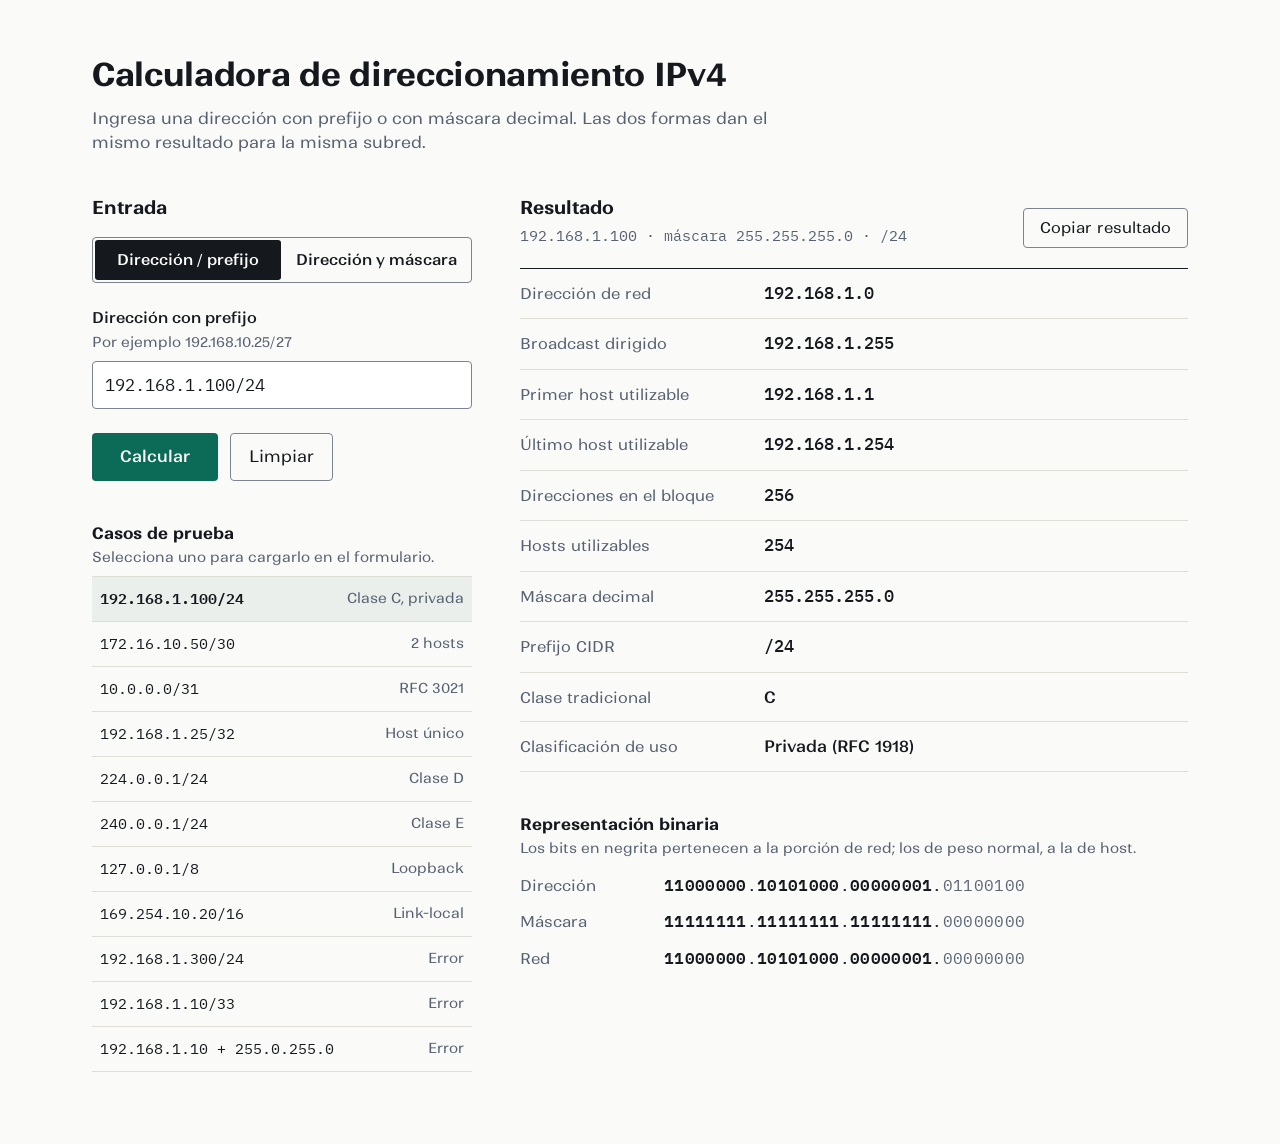
==== app/index.html @ 470ebc17 "Primera carga" ====
<!doctype html>
<html lang="es">
<head>
<meta charset="utf-8">
<meta name="viewport" content="width=device-width, initial-scale=1">
<title>Calculadora IPv4</title>
<link rel="stylesheet" href="css/styles.css">
</head>
<body>
<div class="page">
<main class="main">
<h1>Calculadora de direccionamiento IPv4</h1>
<p class="lede">Ingresa una dirección con prefijo o con máscara decimal. Las dos formas dan el mismo resultado para la misma subred.</p>
<div class="layout">
<section class="entry" aria-labelledby="h-entrada">
<h2 class="section-title" id="h-entrada">Entrada</h2>
<div class="seg" role="group" aria-label="Formato de entrada">
<button type="button" aria-pressed="true">Dirección / prefijo</button>
<button type="button" aria-pressed="false">Dirección y máscara</button>
</div>
<div class="field">
<label for="in-addr">Dirección con prefijo</label>
<div class="hint" id="hint-addr">Por ejemplo 192.168.10.25/27</div>
<input id="in-addr" type="text" value="192.168.1.100/24" autocomplete="off" spellcheck="false" aria-describedby="hint-addr">
</div>
<div class="actions">
<button type="button" class="btn-primary">Calcular</button>
<button type="button" class="btn-secondary">Limpiar</button>
</div>
<h3 class="sub">Casos de prueba</h3>
<p class="sub-hint">Selecciona uno para cargarlo en el formulario.</p>
<ul class="cases">
<li><button type="button" aria-current="true"><span class="case-value">192.168.1.100/24</span><span class="case-tag">Clase C, privada</span></button></li>
<li><button type="button"><span class="case-value">172.16.10.50/30</span><span class="case-tag">2 hosts</span></button></li>
<li><button type="button"><span class="case-value">10.0.0.0/31</span><span class="case-tag">RFC 3021</span></button></li>
<li><button type="button"><span class="case-value">192.168.1.25/32</span><span class="case-tag">Host único</span></button></li>
<li><button type="button"><span class="case-value">224.0.0.1/24</span><span class="case-tag">Clase D</span></button></li>
<li><button type="button"><span class="case-value">240.0.0.1/24</span><span class="case-tag">Clase E</span></button></li>
<li><button type="button"><span class="case-value">127.0.0.1/8</span><span class="case-tag">Loopback</span></button></li>
<li><button type="button"><span class="case-value">169.254.10.20/16</span><span class="case-tag">Link-local</span></button></li>
<li><button type="button"><span class="case-value">192.168.1.300/24</span><span class="case-tag">Error</span></button></li>
<li><button type="button"><span class="case-value">192.168.1.10/33</span><span class="case-tag">Error</span></button></li>
<li><button type="button"><span class="case-value">192.168.1.10 + 255.0.255.0</span><span class="case-tag">Error</span></button></li>
</ul>
</section>
<section class="result" aria-labelledby="h-resultado">
<div class="result-head">
<div>
<h2 class="section-title" id="h-resultado">Resultado</h2>
<p class="interpreted">192.168.1.100 · máscara 255.255.255.0 · /24</p>
</div>
<button type="button" class="btn-copy">Copiar resultado</button>
</div>
<dl class="results">
<div class="row">
<dt>Dirección de red</dt>
<dd class="mono">192.168.1.0</dd>
</div>
<div class="row">
<dt>Broadcast dirigido</dt>
<dd class="mono">192.168.1.255</dd>
</div>
<div class="row">
<dt>Primer host utilizable</dt>
<dd class="mono">192.168.1.1</dd>
</div>
<div class="row">
<dt>Último host utilizable</dt>
<dd class="mono">192.168.1.254</dd>
</div>
<div class="row">
<dt>Direcciones en el bloque</dt>
<dd class="mono">256</dd>
</div>
<div class="row">
<dt>Hosts utilizables</dt>
<dd class="mono">254</dd>
</div>
<div class="row">
<dt>Máscara decimal</dt>
<dd class="mono">255.255.255.0</dd>
</div>
<div class="row">
<dt>Prefijo CIDR</dt>
<dd class="mono">/24</dd>
</div>
<div class="row">
<dt>Clase tradicional</dt>
<dd>C</dd>
</div>
<div class="row">
<dt>Clasificación de uso</dt>
<dd>Privada (RFC 1918)</dd>
</div>
</dl>
<h3 class="bits-title">Representación binaria</h3>
<p class="bits-hint">Los bits en negrita pertenecen a la porción de red; los de peso normal, a la de host.</p>
<div class="bits-row">
<div class="bits-label">Dirección</div>
<div class="bits-value"><span class="octet"><span class="net">11000000</span>.</span><span class="octet"><span class="net">10101000</span>.</span><span class="octet"><span class="net">00000001</span>.</span><span class="octet"><span class="host">01100100</span></span></div>
</div>
<div class="bits-row">
<div class="bits-label">Máscara</div>
<div class="bits-value"><span class="octet"><span class="net">11111111</span>.</span><span class="octet"><span class="net">11111111</span>.</span><span class="octet"><span class="net">11111111</span>.</span><span class="octet"><span class="host">00000000</span></span></div>
</div>
<div class="bits-row">
<div class="bits-label">Red</div>
<div class="bits-value"><span class="octet"><span class="net">11000000</span>.</span><span class="octet"><span class="net">10101000</span>.</span><span class="octet"><span class="net">00000001</span>.</span><span class="octet"><span class="host">00000000</span></span></div>
</div>
</section>
</div>
</main>
</div>
</body>
</html>
---- app/css/styles.css ----
/* Calculadora IPv4 — hoja de estilos de referencia.
   Todas las medidas, colores y tamaños vienen del lienzo de diseño (ver ../design-spec.md).
   Las fuentes se cargan desde ../fuentes/. */

@font-face{font-family:"Ranade";font-weight:400;font-style:normal;font-display:swap;src:url("../fuentes/Ranade-Regular.otf") format("opentype")}
@font-face{font-family:"Ranade";font-weight:500;font-style:normal;font-display:swap;src:url("../fuentes/Ranade-Medium.otf") format("opentype")}
@font-face{font-family:"Ranade";font-weight:700;font-style:normal;font-display:swap;src:url("../fuentes/Ranade-Bold.otf") format("opentype")}
@font-face{font-family:"IBM Plex Mono";font-weight:400;font-style:normal;font-display:swap;src:url("../fuentes/ibm-plex-mono-latin-400-normal.woff2") format("woff2")}
@font-face{font-family:"IBM Plex Mono";font-weight:500;font-style:normal;font-display:swap;src:url("../fuentes/ibm-plex-mono-latin-500-normal.woff2") format("woff2")}
@font-face{font-family:"IBM Plex Mono";font-weight:600;font-style:normal;font-display:swap;src:url("../fuentes/ibm-plex-mono-latin-600-normal.woff2") format("woff2")}

:root{
  --ink:#15191E;
  --muted:#566070;
  --dim:#5C6573;
  --paper:#FAFAF8;
  --white:#FFFFFF;
  --rule:#DEDED7;
  --control:#7C8490;
  --placeholder:#6B7380;
  --accent:#0B6B57;
  --accent-hover:#074A3C;
  --error:#A4261C;
  --note-bg:#EDF3F0;
  --note-border:#9DB5AC;
  --current:#EAEFEC;
  --sans:"Ranade","IBM Plex Sans",system-ui,sans-serif;
  --mono:"IBM Plex Mono",ui-monospace,monospace;
}

body{margin:0}
a{color:var(--accent)}
a:hover{color:var(--accent-hover)}
:focus-visible{outline:2px solid var(--accent);outline-offset:2px}
input::placeholder{color:var(--placeholder)}

.page{background:var(--paper);color:var(--ink);font-family:var(--sans);font-size:16px;line-height:1.5}
.main{box-sizing:border-box;max-width:1160px;margin:0 auto;padding:56px 32px 72px}

h1{margin:0;font-size:32px;line-height:1.2;font-weight:600;letter-spacing:-0.01em}
.lede{margin:12px 0 0;max-width:62ch;color:var(--muted)}

/* Dos columnas: entrada a la izquierda, resultado a la derecha. Se apilan al ir estrechando la pantalla. */
.layout{display:flex;flex-wrap:wrap;align-items:flex-start;gap:48px;margin-top:40px}
.entry{flex:1 1 380px;max-width:440px;min-width:0}
.result{flex:999 1 520px;min-width:0}

.section-title{margin:0 0 16px;font-size:18px;font-weight:600}
.result .section-title{margin:0}

/* Selector de formato */
.seg{display:flex;gap:2px;padding:2px;border:1px solid var(--control);border-radius:4px}
.seg button{flex:1;min-height:40px;border:0;border-radius:3px;background:transparent;color:var(--ink);font-family:inherit;font-size:15px;font-weight:500;cursor:pointer}
.seg button[aria-pressed="true"]{background:var(--ink);color:var(--white)}

/* Campos */
.field{margin-top:24px}
.field + .field{margin-top:20px}
.field label{display:block;font-size:15px;font-weight:500}
.hint{margin-top:2px;font-size:14px;color:var(--muted)}
.field input{box-sizing:border-box;width:100%;height:48px;margin-top:8px;padding:0 12px;border:1px solid var(--control);border-radius:4px;background:var(--white);color:var(--ink);font-family:var(--mono);font-size:17px}
.field input[aria-invalid="true"]{padding:0 11px;border:2px solid var(--error)}
.error-msg{display:flex;align-items:flex-start;gap:8px;margin-top:6px;font-size:15px;font-weight:500;color:var(--error)}
.error-msg svg{flex:0 0 auto;margin-top:3px}

/* Botones */
.actions{display:flex;gap:12px;margin-top:24px}
.btn-primary{min-height:48px;padding:0 28px;border:0;border-radius:4px;background:var(--accent);color:var(--white);font-family:inherit;font-size:16px;font-weight:500;cursor:pointer}
.btn-primary:hover{background:var(--accent-hover)} /* hover no diseñado: sugerencia */
.btn-secondary{min-height:48px;padding:0 18px;border:1px solid var(--control);border-radius:4px;background:transparent;color:var(--ink);font-family:inherit;font-size:16px;cursor:pointer}

/* Lista de casos de prueba */
.sub{margin:40px 0 2px;font-size:16px;font-weight:600}
.sub-hint{margin:0 0 8px;font-size:14px;color:var(--muted)}
.cases{list-style:none;margin:0;padding:0;border-top:1px solid var(--rule)}
.cases li{border-bottom:1px solid var(--rule)}
.cases button{display:flex;align-items:center;justify-content:space-between;gap:16px;box-sizing:border-box;width:100%;min-height:44px;padding:0 8px;border:0;background:transparent;color:var(--ink);text-align:left;font-family:inherit;cursor:pointer}
.cases button[aria-current="true"]{background:var(--current)}
.case-value{font-family:var(--mono);font-size:15px;font-weight:400}
.cases button[aria-current="true"] .case-value{font-weight:600}
.case-tag{font-size:14px;color:var(--muted)}

/* Resultado */
.result-head{display:flex;flex-wrap:wrap;align-items:flex-end;justify-content:space-between;gap:12px 24px}
.interpreted{margin:4px 0 0;font-family:var(--mono);font-size:15px;color:var(--muted)}
.btn-copy{min-height:40px;padding:0 16px;border:1px solid var(--control);border-radius:4px;background:transparent;color:var(--ink);font-family:inherit;font-size:15px;cursor:pointer}

.note{margin-top:20px;padding:14px 16px;border:1px solid var(--note-border);border-radius:4px;background:var(--note-bg);font-size:15px}
.note strong{font-weight:600}

.results{margin:20px 0 0;padding:0;border-top:1px solid var(--ink)}
.results .row{display:flex;flex-wrap:wrap;align-items:baseline;gap:2px 24px;padding:12px 0;border-bottom:1px solid var(--rule)}
.results dt{flex:0 1 220px;margin:0;font-size:15px;color:var(--muted)}
.results dd{flex:1 1 200px;margin:0;font-family:var(--sans);font-size:16px;font-weight:500;color:var(--ink);font-variant-numeric:tabular-nums}
.results dd.mono{font-family:var(--mono);font-size:17px}
.results dd.na{color:var(--dim)}

/* Representación binaria */
.bits-title{margin:40px 0 0;font-size:16px;font-weight:600}
.bits-hint{margin:2px 0 8px;font-size:14px;color:var(--muted)}
.bits-row{display:flex;flex-wrap:wrap;align-items:baseline;gap:2px 24px;padding:6px 0}
.bits-label{flex:0 1 120px;font-size:15px;color:var(--muted)}
.bits-value{flex:1 1 320px;font-family:var(--mono);font-size:16px;letter-spacing:0.02em}
.octet{display:inline-block}
.net{font-weight:600;color:var(--ink)}
.host{font-weight:400;color:var(--dim)}

/* Estado vacío (cuando hay un error de validación) */
.empty{margin-top:20px;padding-top:20px;border-top:1px solid var(--ink)}
.empty p{margin:0;font-size:16px}
.empty .small{margin:12px 0 0;max-width:58ch;font-size:14px;color:var(--muted)}
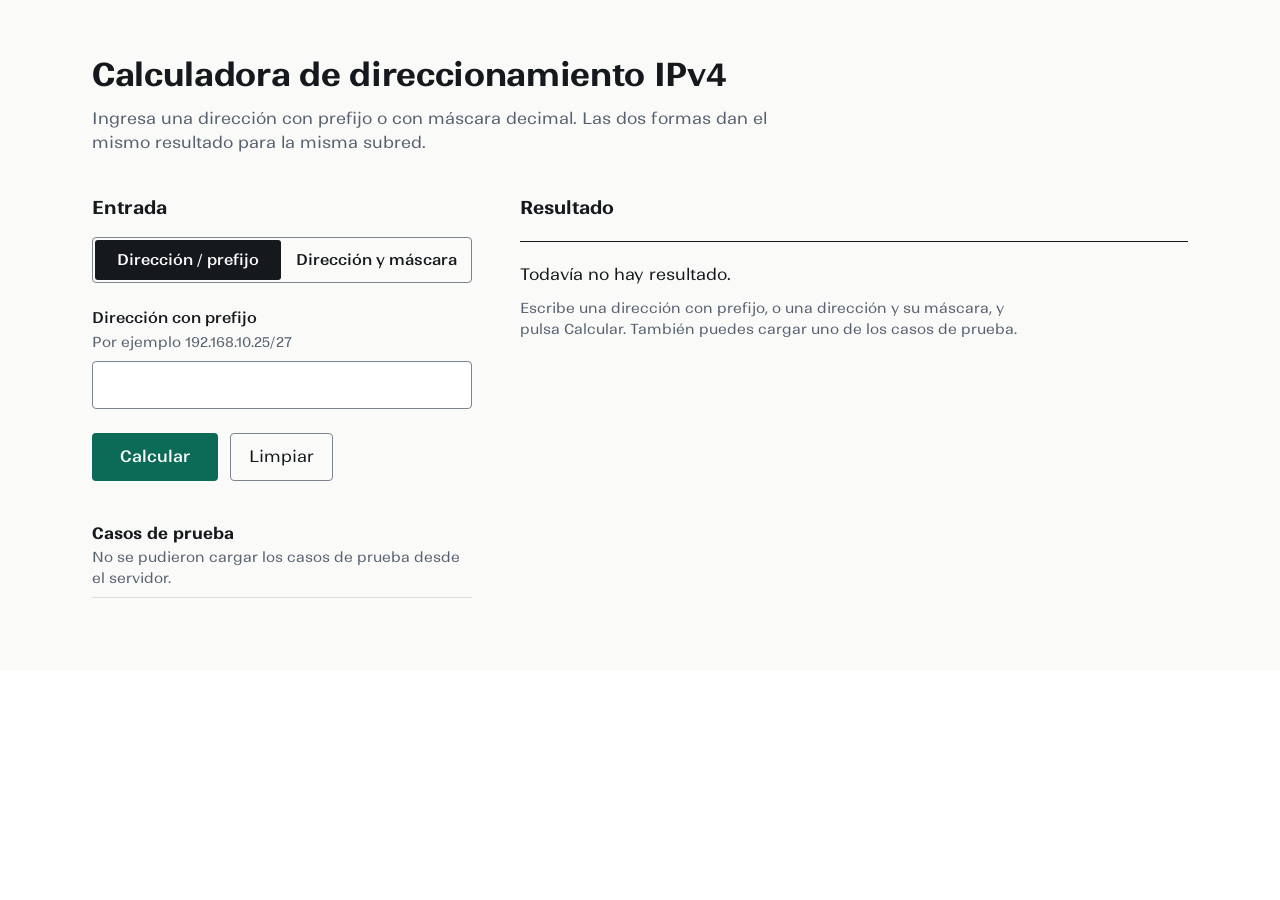
==== commit de4fb885: "Conexión con el Backend" ====
--- a/app/index.html
+++ b/app/index.html
@@ -5,6 +5,7 @@
 <meta name="viewport" content="width=device-width, initial-scale=1">
 <title>Calculadora IPv4</title>
 <link rel="stylesheet" href="css/styles.css">
+<script src="js/app.js" defer></script>
 </head>
 <body>
 <div class="page">
@@ -14,98 +15,45 @@
 <div class="layout">
 <section class="entry" aria-labelledby="h-entrada">
 <h2 class="section-title" id="h-entrada">Entrada</h2>
+<form id="formulario" novalidate>
 <div class="seg" role="group" aria-label="Formato de entrada">
-<button type="button" aria-pressed="true">Dirección / prefijo</button>
-<button type="button" aria-pressed="false">Dirección y máscara</button>
+<button type="button" data-forma="a" aria-pressed="true">Dirección / prefijo</button>
+<button type="button" data-forma="b" aria-pressed="false">Dirección y máscara</button>
+</div>
+<div id="forma-a">
+<div class="field">
+<label for="in-entrada">Dirección con prefijo</label>
+<div class="hint" id="hint-entrada">Por ejemplo 192.168.10.25/27</div>
+<input id="in-entrada" name="entrada" type="text" autocomplete="off" spellcheck="false" aria-describedby="hint-entrada">
+</div>
+</div>
+<div id="forma-b" hidden>
+<div class="field">
+<label for="in-direccion">Dirección IPv4</label>
+<div class="hint" id="hint-direccion">Cuatro octetos de 0 a 255, por ejemplo 192.168.10.25</div>
+<input id="in-direccion" name="direccion" type="text" autocomplete="off" spellcheck="false" aria-describedby="hint-direccion">
 </div>
 <div class="field">
-<label for="in-addr">Dirección con prefijo</label>
-<div class="hint" id="hint-addr">Por ejemplo 192.168.10.25/27</div>
-<input id="in-addr" type="text" value="192.168.1.100/24" autocomplete="off" spellcheck="false" aria-describedby="hint-addr">
+<label for="in-mascara">Máscara decimal</label>
+<div class="hint" id="hint-mascara">Por ejemplo 255.255.255.224</div>
+<input id="in-mascara" name="mascara" type="text" autocomplete="off" spellcheck="false" aria-describedby="hint-mascara">
+</div>
 </div>
 <div class="actions">
-<button type="button" class="btn-primary">Calcular</button>
-<button type="button" class="btn-secondary">Limpiar</button>
+<button type="submit" class="btn-primary">Calcular</button>
+<button type="button" class="btn-secondary" id="btn-limpiar">Limpiar</button>
 </div>
+</form>
 <h3 class="sub">Casos de prueba</h3>
-<p class="sub-hint">Selecciona uno para cargarlo en el formulario.</p>
-<ul class="cases">
-<li><button type="button" aria-current="true"><span class="case-value">192.168.1.100/24</span><span class="case-tag">Clase C, privada</span></button></li>
-<li><button type="button"><span class="case-value">172.16.10.50/30</span><span class="case-tag">2 hosts</span></button></li>
-<li><button type="button"><span class="case-value">10.0.0.0/31</span><span class="case-tag">RFC 3021</span></button></li>
-<li><button type="button"><span class="case-value">192.168.1.25/32</span><span class="case-tag">Host único</span></button></li>
-<li><button type="button"><span class="case-value">224.0.0.1/24</span><span class="case-tag">Clase D</span></button></li>
-<li><button type="button"><span class="case-value">240.0.0.1/24</span><span class="case-tag">Clase E</span></button></li>
-<li><button type="button"><span class="case-value">127.0.0.1/8</span><span class="case-tag">Loopback</span></button></li>
-<li><button type="button"><span class="case-value">169.254.10.20/16</span><span class="case-tag">Link-local</span></button></li>
-<li><button type="button"><span class="case-value">192.168.1.300/24</span><span class="case-tag">Error</span></button></li>
-<li><button type="button"><span class="case-value">192.168.1.10/33</span><span class="case-tag">Error</span></button></li>
-<li><button type="button"><span class="case-value">192.168.1.10 + 255.0.255.0</span><span class="case-tag">Error</span></button></li>
-</ul>
+<p class="sub-hint" id="casos-hint">Selecciona uno para cargarlo en el formulario.</p>
+<ul class="cases" id="casos"></ul>
 </section>
-<section class="result" aria-labelledby="h-resultado">
-<div class="result-head">
-<div>
+<section class="result" id="resultado" aria-labelledby="h-resultado">
 <h2 class="section-title" id="h-resultado">Resultado</h2>
-<p class="interpreted">192.168.1.100 · máscara 255.255.255.0 · /24</p>
-</div>
-<button type="button" class="btn-copy">Copiar resultado</button>
-</div>
-<dl class="results">
-<div class="row">
-<dt>Dirección de red</dt>
-<dd class="mono">192.168.1.0</dd>
-</div>
-<div class="row">
-<dt>Broadcast dirigido</dt>
-<dd class="mono">192.168.1.255</dd>
-</div>
-<div class="row">
-<dt>Primer host utilizable</dt>
-<dd class="mono">192.168.1.1</dd>
-</div>
-<div class="row">
-<dt>Último host utilizable</dt>
-<dd class="mono">192.168.1.254</dd>
-</div>
-<div class="row">
-<dt>Direcciones en el bloque</dt>
-<dd class="mono">256</dd>
-</div>
-<div class="row">
-<dt>Hosts utilizables</dt>
-<dd class="mono">254</dd>
-</div>
-<div class="row">
-<dt>Máscara decimal</dt>
-<dd class="mono">255.255.255.0</dd>
-</div>
-<div class="row">
-<dt>Prefijo CIDR</dt>
-<dd class="mono">/24</dd>
-</div>
-<div class="row">
-<dt>Clase tradicional</dt>
-<dd>C</dd>
-</div>
-<div class="row">
-<dt>Clasificación de uso</dt>
-<dd>Privada (RFC 1918)</dd>
-</div>
-</dl>
-<h3 class="bits-title">Representación binaria</h3>
-<p class="bits-hint">Los bits en negrita pertenecen a la porción de red; los de peso normal, a la de host.</p>
-<div class="bits-row">
-<div class="bits-label">Dirección</div>
-<div class="bits-value"><span class="octet"><span class="net">11000000</span>.</span><span class="octet"><span class="net">10101000</span>.</span><span class="octet"><span class="net">00000001</span>.</span><span class="octet"><span class="host">01100100</span></span></div>
-</div>
-<div class="bits-row">
-<div class="bits-label">Máscara</div>
-<div class="bits-value"><span class="octet"><span class="net">11111111</span>.</span><span class="octet"><span class="net">11111111</span>.</span><span class="octet"><span class="net">11111111</span>.</span><span class="octet"><span class="host">00000000</span></span></div>
-</div>
-<div class="bits-row">
-<div class="bits-label">Red</div>
-<div class="bits-value"><span class="octet"><span class="net">11000000</span>.</span><span class="octet"><span class="net">10101000</span>.</span><span class="octet"><span class="net">00000001</span>.</span><span class="octet"><span class="host">00000000</span></span></div>
+<div class="empty">
+<p>Todavía no hay resultado.</p>
+<p class="small">Escribe una dirección con prefijo, o una dirección y su máscara, y pulsa Calcular. También puedes cargar uno de los casos de prueba.</p>
+<noscript><p class="small">Esta calculadora necesita JavaScript para consultar la API.</p></noscript>
 </div>
 </section>
 </div>
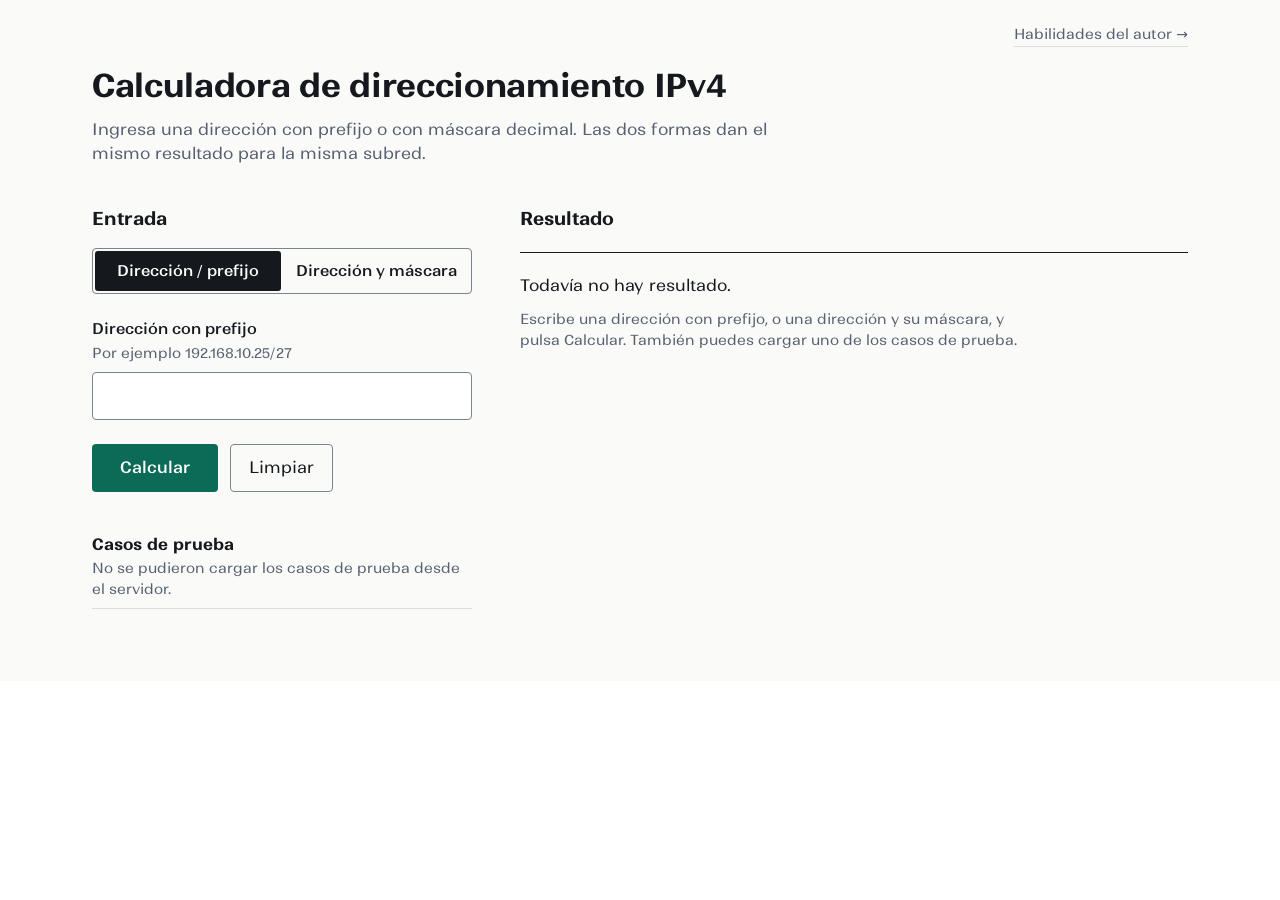
==== commit e244d0ea: "Agregar página de habilidades del autor - Nueva página estática app/habilidades.html (perfil, formac" ====
--- a/app/index.html
+++ b/app/index.html
@@ -10,6 +10,9 @@
 <body>
 <div class="page">
 <main class="main">
+<nav class="topnav" aria-label="Sitio">
+<a href="habilidades.html">Habilidades del autor →</a>
+</nav>
 <h1>Calculadora de direccionamiento IPv4</h1>
 <p class="lede">Ingresa una dirección con prefijo o con máscara decimal. Las dos formas dan el mismo resultado para la misma subred.</p>
 <div class="layout">
--- a/app/css/styles.css
+++ b/app/css/styles.css
@@ -109,3 +109,24 @@
 .empty{margin-top:20px;padding-top:20px;border-top:1px solid var(--ink)}
 .empty p{margin:0;font-size:16px}
 .empty .small{margin:12px 0 0;max-width:58ch;font-size:14px;color:var(--muted)}
+
+/* Navegación entre la calculadora y la página de habilidades */
+.topnav{display:flex;justify-content:flex-end;margin:-32px 0 20px;font-size:14px}
+.topnav a{text-decoration:none;color:var(--muted);border-bottom:1px solid var(--rule);padding-bottom:1px}
+.topnav a:hover{color:var(--accent-hover);border-bottom-color:var(--accent)}
+
+/* Página de habilidades */
+.contact{display:flex;flex-wrap:wrap;gap:4px 24px;list-style:none;margin:16px 0 0;padding:0;font-size:15px;color:var(--muted)}
+.prose{margin:0 0 12px;max-width:62ch}
+.results.compact{margin-top:0}
+.results.compact dt{flex-basis:100%}
+.results.compact dd{font-size:15px}
+.meta{display:block;font-size:14px;font-weight:400;color:var(--muted)}
+.bullets{margin:12px 0 0;padding-left:20px;font-size:15px}
+.bullets li + li{margin-top:6px}
+.projects{list-style:none;margin:0;padding:0;border-top:1px solid var(--ink)}
+.projects li{padding:14px 0;border-bottom:1px solid var(--rule)}
+.project-head{display:flex;flex-wrap:wrap;align-items:baseline;justify-content:space-between;gap:2px 16px}
+.projects h4{margin:0;font-size:16px;font-weight:600}
+.tags{font-family:var(--mono);font-size:13px;color:var(--muted)}
+.projects p{margin:4px 0 0;font-size:15px;color:var(--ink);max-width:72ch}
